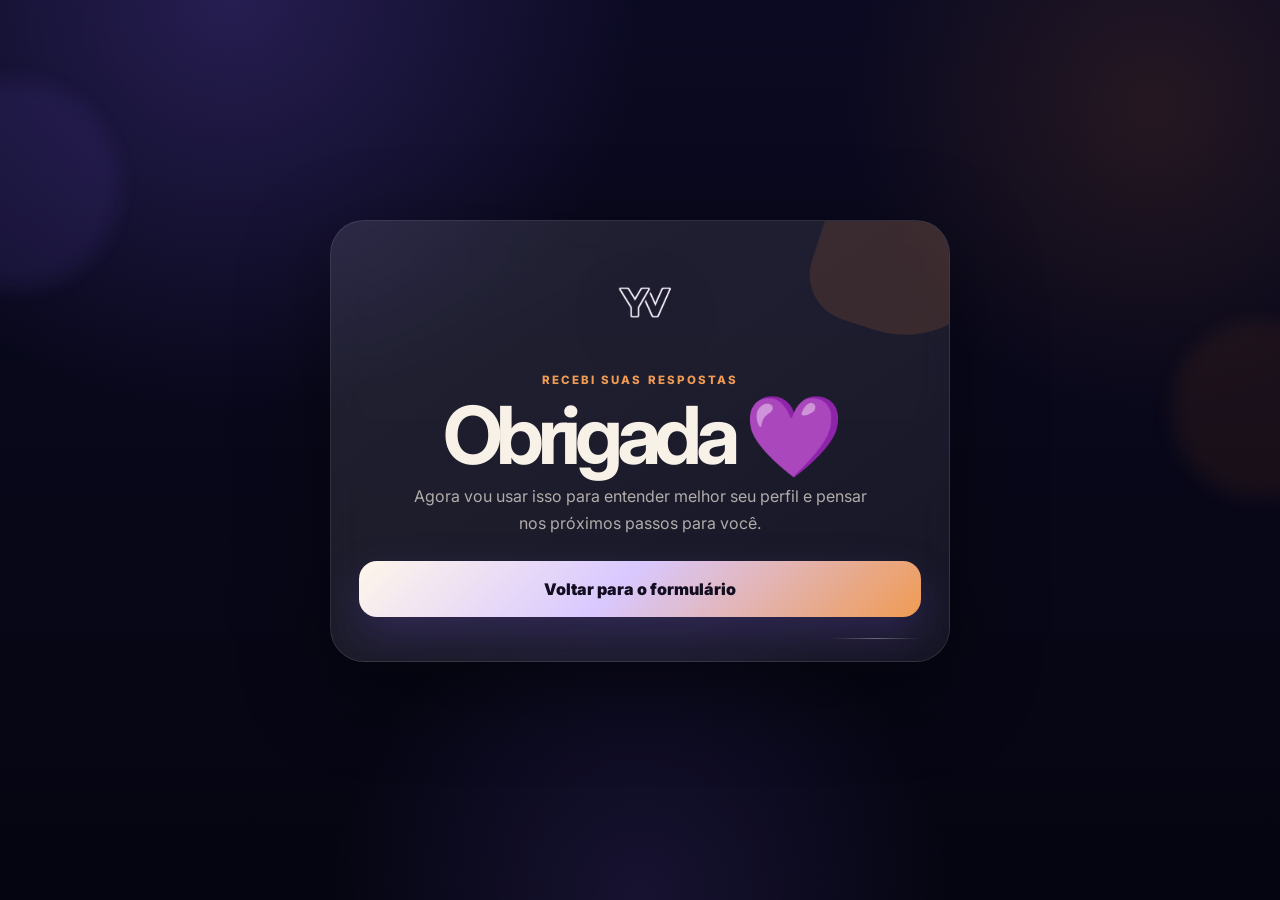
==== obrigada.html @ eb629dd5 "build" ====
<!DOCTYPE html>
<html lang="pt-BR">
<head>
  <meta charset="UTF-8" />
  <meta name="viewport" content="width=device-width, initial-scale=1.0" />
  <title>YV English | Obrigada</title>
  <link rel="preconnect" href="https://fonts.googleapis.com" />
  <link rel="preconnect" href="https://fonts.gstatic.com" crossorigin />
  <link href="https://fonts.googleapis.com/css2?family=Inter:wght@400;500;600;700;800;900&display=swap" rel="stylesheet" />
  <link rel="stylesheet" href="style.css" />
</head>
<body>
  <div class="noise"></div>
  <div class="shape shape-1"></div>
  <div class="shape shape-2"></div>

  <main class="page thank-you-page">
    <section class="hero-card thanks-card">
      <img src="assets/logo-yv-white.png" alt="YV English" class="thanks-logo" />
      <p class="micro-label">Recebi suas respostas</p>
      <h1>Obrigada 💜</h1>
      <p>Agora vou usar isso para entender melhor seu perfil e pensar nos próximos passos para você.</p>
      <a class="back-link" href="index.html">Voltar para o formulário</a>
    </section>
  </main>
</body>
</html>
---- style.css ----
:root {
  --bg: #050511;
  --bg-2: #0b0a22;
  --ink: #f7f1e8;
  --muted: rgba(247, 241, 232, 0.68);
  --muted-2: rgba(247, 241, 232, 0.48);
  --purple: #7357d8;
  --purple-2: #9a82ff;
  --purple-deep: #241458;
  --orange: #c86f2b;
  --orange-2: #ef9b53;
  --line: rgba(247, 241, 232, 0.1);
  --glass: rgba(255, 255, 255, 0.045);
  --glass-2: rgba(255, 255, 255, 0.065);
  --input: rgba(255, 255, 255, 0.055);
  --shadow: 0 24px 90px rgba(0, 0, 0, 0.42);
  --radius-xl: 34px;
  --radius-lg: 24px;
  --radius-md: 16px;
  --success: #7ee0a1;
  --danger: #ff8989;
}

* { box-sizing: border-box; }

html { scroll-behavior: smooth; }

body {
  margin: 0;
  min-height: 100vh;
  font-family: "Inter", system-ui, -apple-system, BlinkMacSystemFont, "Segoe UI", sans-serif;
  color: var(--ink);
  background:
    radial-gradient(circle at 18% 0%, rgba(115, 87, 216, 0.26), transparent 30%),
    radial-gradient(circle at 90% 12%, rgba(200, 111, 43, 0.14), transparent 22%),
    radial-gradient(circle at 50% 100%, rgba(115, 87, 216, 0.16), transparent 28%),
    linear-gradient(180deg, var(--bg-2), var(--bg));
  overflow-x: hidden;
}

.noise {
  position: fixed;
  inset: 0;
  pointer-events: none;
  opacity: 0.22;
  z-index: 0;
  background-image:
    linear-gradient(rgba(255,255,255,.025) 1px, transparent 1px),
    linear-gradient(90deg, rgba(255,255,255,.025) 1px, transparent 1px);
  background-size: 42px 42px;
  mask-image: linear-gradient(to bottom, black, transparent 85%);
}

.shape {
  position: fixed;
  z-index: 0;
  pointer-events: none;
  border-radius: 999px;
  filter: blur(10px);
  opacity: 0.72;
}

.shape-1 {
  width: 210px;
  height: 210px;
  top: 80px;
  left: -90px;
  background: rgba(115, 87, 216, 0.16);
}

.shape-2 {
  width: 180px;
  height: 180px;
  right: -70px;
  top: 320px;
  background: rgba(200, 111, 43, 0.12);
}

.shape-3 {
  width: 320px;
  height: 320px;
  left: 52%;
  bottom: -190px;
  border: 1px solid rgba(154, 130, 255, 0.24);
}

.page {
  width: min(940px, 100%);
  margin: 0 auto;
  padding: 34px 18px 70px;
  position: relative;
  z-index: 1;
}

.hero-card,
.form-card {
  border: 1px solid var(--line);
  background:
    linear-gradient(145deg, rgba(255,255,255,.075), rgba(255,255,255,.028)),
    rgba(255,255,255,.035);
  box-shadow: var(--shadow);
  backdrop-filter: blur(18px);
  -webkit-backdrop-filter: blur(18px);
}

.hero-card {
  border-radius: var(--radius-xl);
  padding: 30px;
  margin-bottom: 18px;
  position: relative;
  overflow: hidden;
}

.hero-card::before {
  content: "";
  position: absolute;
  width: 180px;
  height: 180px;
  right: -52px;
  top: -64px;
  background: rgba(200, 111, 43, 0.16);
  border-radius: 44% 56% 68% 32%;
  transform: rotate(18deg);
}

.hero-card::after {
  content: "";
  position: absolute;
  inset: auto 28px 22px auto;
  width: 90px;
  height: 1px;
  background: linear-gradient(90deg, transparent, rgba(247,241,232,.35), transparent);
}

.brand-row {
  display: flex;
  align-items: center;
  gap: 16px;
  position: relative;
  z-index: 1;
}

.brand-logo {
  width: 74px;
  height: auto;
  display: block;
  filter: drop-shadow(0 12px 28px rgba(0,0,0,.42));
}

.kicker,
.micro-label,
.eyebrow {
  margin: 0;
  color: var(--orange-2);
  font-size: .72rem;
  letter-spacing: .18em;
  text-transform: uppercase;
  font-weight: 800;
}

.brand-row h1 {
  margin: 4px 0 0;
  font-size: clamp(1.15rem, 3vw, 1.55rem);
  letter-spacing: -.04em;
}

.hero-content {
  margin-top: 42px;
  max-width: 700px;
  position: relative;
  z-index: 1;
}

.hero-content h2 {
  margin: 10px 0 12px;
  font-size: clamp(2.05rem, 6vw, 4.2rem);
  line-height: .95;
  letter-spacing: -.075em;
  max-width: 760px;
}

.hero-content p:not(.micro-label) {
  margin: 0;
  max-width: 650px;
  color: var(--muted);
  line-height: 1.7;
  font-size: 1rem;
}

.form-card {
  border-radius: var(--radius-xl);
  padding: 30px;
}

.section-head {
  margin-bottom: 26px;
  padding-bottom: 22px;
  border-bottom: 1px solid var(--line);
}

.section-head h3 {
  margin: 9px 0 8px;
  font-size: clamp(1.35rem, 3vw, 1.9rem);
  letter-spacing: -.045em;
}

.section-head p {
  margin: 0;
  color: var(--muted);
  line-height: 1.65;
}

.student-form {
  display: grid;
  gap: 18px;
}

.form-block {
  padding: 22px;
  border: 1px solid rgba(247, 241, 232, 0.09);
  border-radius: var(--radius-lg);
  background: rgba(255, 255, 255, 0.032);
  position: relative;
  overflow: hidden;
}

.form-block::before {
  content: "";
  position: absolute;
  top: 0;
  left: 22px;
  right: 22px;
  height: 1px;
  background: linear-gradient(90deg, transparent, rgba(154,130,255,.34), transparent);
}

.highlight-block {
  background:
    linear-gradient(145deg, rgba(115,87,216,.12), rgba(200,111,43,.06)),
    rgba(255,255,255,.035);
}

.form-block h4 {
  margin: 0 0 18px;
  font-size: 1rem;
  letter-spacing: -.025em;
}

.grid {
  display: grid;
  gap: 14px;
}

.grid.two { grid-template-columns: repeat(2, minmax(0, 1fr)); }

.field {
  display: grid;
  gap: 9px;
  margin-bottom: 14px;
}

.field:last-child { margin-bottom: 0; }

.field span {
  font-size: .9rem;
  font-weight: 700;
  color: rgba(247, 241, 232, .92);
}

input,
select,
textarea {
  width: 100%;
  border: 1px solid rgba(247, 241, 232, 0.105);
  background: var(--input);
  color: var(--ink);
  border-radius: var(--radius-md);
  padding: 14px 14px;
  font: inherit;
  outline: none;
  transition: border-color .2s ease, background .2s ease, transform .2s ease;
}

input::placeholder,
textarea::placeholder { color: rgba(247, 241, 232, .36); }

input:focus,
select:focus,
textarea:focus {
  border-color: rgba(154, 130, 255, .72);
  background: rgba(255, 255, 255, .078);
}

textarea {
  resize: vertical;
  min-height: 112px;
}

select {
  appearance: none;
  -webkit-appearance: none;
  -moz-appearance: none;
  background-image:
    linear-gradient(45deg, transparent 50%, rgba(247,241,232,.7) 50%),
    linear-gradient(135deg, rgba(247,241,232,.7) 50%, transparent 50%);
  background-position:
    calc(100% - 18px) calc(50% - 3px),
    calc(100% - 13px) calc(50% - 3px);
  background-size: 5px 5px, 5px 5px;
  background-repeat: no-repeat;
  padding-right: 42px;
}

select option {
  color: #151221;
  background: #fffaf2;
}

.checks {
  display: grid;
  gap: 10px;
}

.checks label {
  display: flex;
  gap: 10px;
  align-items: flex-start;
  color: var(--muted);
  line-height: 1.45;
  font-size: .95rem;
}

.checks input[type="checkbox"],
.checks input[type="radio"] {
  width: 17px;
  height: 17px;
  margin-top: 2px;
  accent-color: var(--purple-2);
  flex: 0 0 auto;
}

.pill-checks {
  grid-template-columns: repeat(2, minmax(0, 1fr));
}

.pill-checks label {
  padding: 12px 13px;
  border: 1px solid rgba(247, 241, 232, .095);
  border-radius: 16px;
  background: rgba(255,255,255,.03);
}

.tool-note {
  margin-bottom: 18px;
  border: 1px solid rgba(200, 111, 43, .25);
  background: rgba(200, 111, 43, .095);
  border-radius: 20px;
  padding: 15px;
}

.tool-note p {
  margin: 0;
  color: rgba(247, 241, 232, .78);
  line-height: 1.65;
}

.tool-note strong { color: var(--ink); }

.submit-area {
  padding: 10px 2px 0;
}

.submit-note {
  margin: 0 0 14px;
  color: var(--muted);
  line-height: 1.6;
}

.submit-btn,
.back-link {
  display: inline-flex;
  align-items: center;
  justify-content: center;
  width: 100%;
  min-height: 56px;
  border: 0;
  cursor: pointer;
  border-radius: 18px;
  padding: 16px 20px;
  font: inherit;
  font-weight: 900;
  color: #120d20;
  background: linear-gradient(135deg, #fff6ea, #d9c8ff 46%, #ef9b53);
  box-shadow: 0 18px 44px rgba(115, 87, 216, .25);
  text-decoration: none;
  transition: transform .2s ease, filter .2s ease, box-shadow .2s ease;
}

.submit-btn:hover,
.back-link:hover {
  transform: translateY(-2px);
  filter: brightness(1.03);
  box-shadow: 0 22px 52px rgba(115, 87, 216, .32);
}

.submit-btn:disabled {
  cursor: not-allowed;
  opacity: .72;
  transform: none;
}

.result-message {
  margin: 4px 0 0;
  min-height: 24px;
  color: var(--muted);
  font-size: .94rem;
}

.result-message.success { color: var(--success); }
.result-message.error { color: var(--danger); }

.hidden-botcheck { display: none !important; }

.thank-you-page {
  min-height: 100vh;
  display: grid;
  place-items: center;
  padding-block: 40px;
}

.thanks-card {
  width: min(620px, 100%);
  text-align: center;
  padding: 44px 28px;
}

.thanks-logo {
  width: 120px;
  height: auto;
  margin: 0 auto 26px;
  filter: drop-shadow(0 16px 34px rgba(0,0,0,.42));
}

.thanks-card h1 {
  margin: 10px 0;
  font-size: clamp(2.5rem, 8vw, 5rem);
  line-height: .95;
  letter-spacing: -.08em;
}

.thanks-card p:not(.micro-label) {
  margin: 0 auto 24px;
  color: var(--muted);
  line-height: 1.7;
  max-width: 470px;
}

@media (max-width: 740px) {
  .page { padding: 18px 12px 44px; }

  .hero-card,
  .form-card {
    border-radius: 26px;
    padding: 20px;
  }

  .hero-content { margin-top: 34px; }

  .hero-content h2 { font-size: clamp(2.15rem, 12vw, 3.45rem); }

  .brand-logo { width: 62px; }

  .form-block {
    padding: 18px;
    border-radius: 20px;
  }

  .grid.two,
  .pill-checks {
    grid-template-columns: 1fr;
  }

  .section-head { margin-bottom: 20px; }

  input,
  select,
  textarea { font-size: 16px; }
}
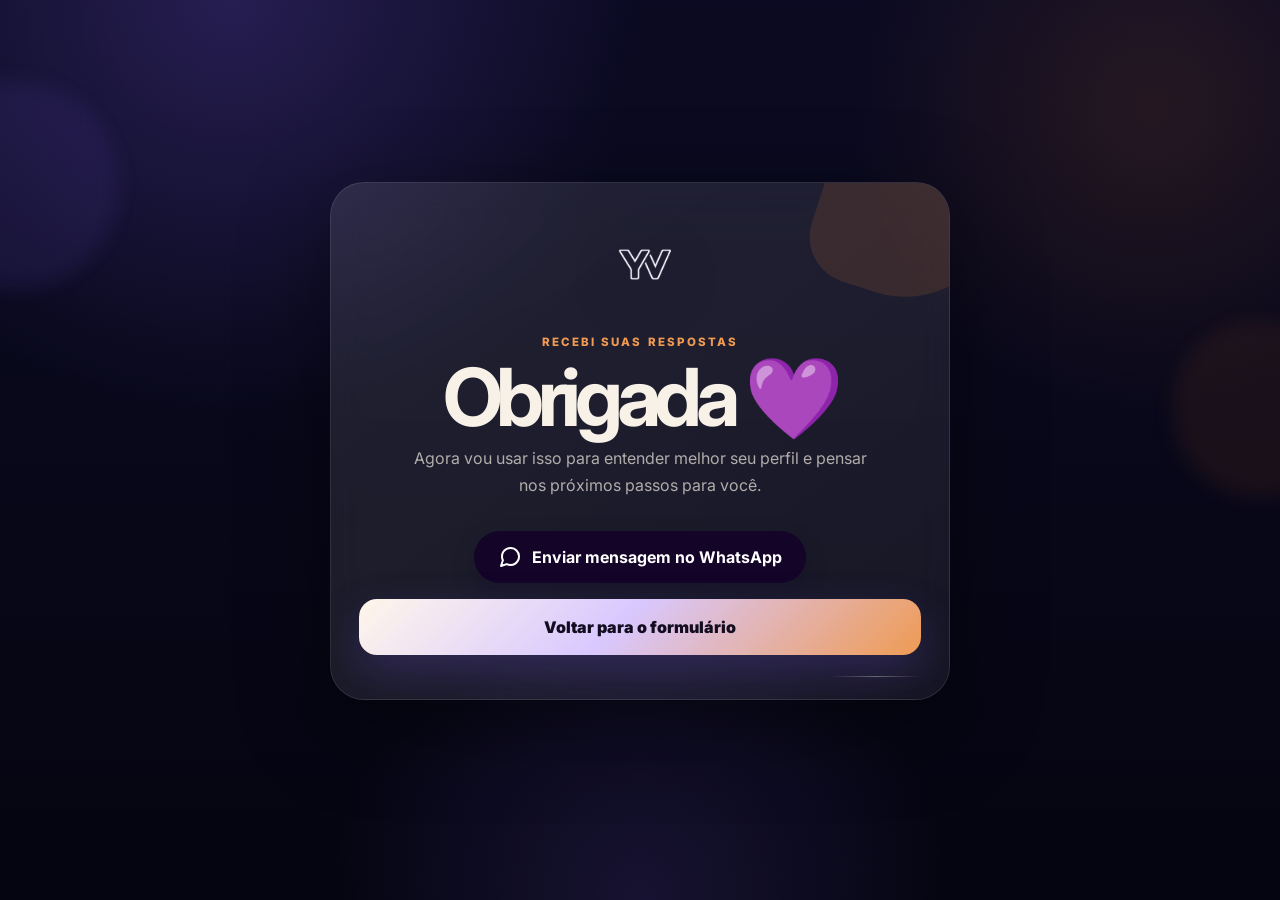
==== commit 89f01704: "v6" ====
--- a/obrigada.html
+++ b/obrigada.html
@@ -20,7 +20,16 @@
       <p class="micro-label">Recebi suas respostas</p>
       <h1>Obrigada 💜</h1>
       <p>Agora vou usar isso para entender melhor seu perfil e pensar nos próximos passos para você.</p>
-      <a class="back-link" href="index.html">Voltar para o formulário</a>
+      
+      <div style="margin-top: 32px; display: flex; flex-direction: column; gap: 16px; align-items: center;">
+        <a class="btn primary" href="https://wa.me/5521965126480?text=Ol%C3%A1%20Yasmin%21%20Acabei%20de%20preencher%20o%20formul%C3%A1rio%20de%20novo%20aluno." style="background: #140428; color: #fff; text-decoration: none; padding: 14px 24px; border-radius: 999px; font-weight: 700; display: inline-flex; align-items: center; gap: 10px; box-shadow: 0 10px 25px rgba(20,4,40,.2);">
+          <svg width="24" height="24" viewBox="0 0 24 24" fill="none" stroke="currentColor" stroke-width="2" stroke-linecap="round" stroke-linejoin="round">
+            <path d="M21 11.5a8.38 8.38 0 0 1-.9 3.8 8.5 8.5 0 0 1-7.6 4.7 8.38 8.38 0 0 1-3.8-.9L3 21l1.9-5.7a8.38 8.38 0 0 1-.9-3.8 8.5 8.5 0 0 1 4.7-7.6 8.38 8.38 0 0 1 3.8-.9h.5a8.48 8.48 0 0 1 8 8v.5z"></path>
+          </svg>
+          Enviar mensagem no WhatsApp
+        </a>
+        <a class="back-link" href="index.html">Voltar para o formulário</a>
+      </div>
     </section>
   </main>
 </body>
--- a/style.css
+++ b/style.css
@@ -159,6 +159,7 @@
 }
 
 .brand-row h1 {
+  font-family: "Playfair Display", Georgia, serif;
   margin: 4px 0 0;
   font-size: clamp(1.15rem, 3vw, 1.55rem);
   letter-spacing: -.04em;
@@ -172,6 +173,7 @@
 }
 
 .hero-content h2 {
+  font-family: "Playfair Display", Georgia, serif;
   margin: 10px 0 12px;
   font-size: clamp(2.05rem, 6vw, 4.2rem);
   line-height: .95;
@@ -199,6 +201,7 @@
 }
 
 .section-head h3 {
+  font-family: "Playfair Display", Georgia, serif;
   margin: 9px 0 8px;
   font-size: clamp(1.35rem, 3vw, 1.9rem);
   letter-spacing: -.045em;
@@ -241,6 +244,7 @@
 }
 
 .form-block h4 {
+  font-family: "Playfair Display", Georgia, serif;
   margin: 0 0 18px;
   font-size: 1rem;
   letter-spacing: -.025em;
@@ -486,3 +490,38 @@
   select,
   textarea { font-size: 16px; }
 }
+
+
+/* WIZARD & NEW ACTIONS */
+.wizard-progress { margin-bottom: 24px; }
+.progress-info { display: flex; justify-content: flex-end; margin-bottom: 8px; }
+.step-text { font-size: 0.8rem; color: var(--orange-2); font-weight: 800; text-transform: uppercase; letter-spacing: 0.15em; }
+.progress-track { height: 6px; background: rgba(255,255,255,0.06); border-radius: 10px; overflow: hidden; }
+.progress-fill { height: 100%; width: 20%; background: linear-gradient(90deg, var(--orange), var(--orange-2)); border-radius: 10px; transition: width 0.4s ease; box-shadow: 0 0 12px rgba(239, 155, 83, 0.4); }
+
+.wizard-steps { position: relative; }
+.step { display: none; animation: fadeIn 0.4s ease forwards; }
+.step.active { display: block; }
+@keyframes fadeIn {
+  from { opacity: 0; transform: translateY(10px); }
+  to { opacity: 1; transform: translateY(0); }
+}
+
+.wizard-actions { display: flex; gap: 14px; margin-top: 32px; justify-content: flex-end; }
+.btn-next, .btn-prev {
+  display: inline-flex; align-items: center; justify-content: center;
+  min-height: 52px; border: 0; cursor: pointer; border-radius: 18px; padding: 14px 28px;
+  font: inherit; font-weight: 800; transition: transform .2s ease, filter .2s ease, box-shadow .2s ease;
+}
+.btn-next, .submit-btn {
+  color: #120d20; background: linear-gradient(135deg, #fffaf2, #ef9b53); box-shadow: 0 18px 44px rgba(200, 111, 43, .25);
+  width: auto;
+}
+.btn-next:hover, .submit-btn:hover { transform: translateY(-2px); filter: brightness(1.05); }
+.btn-prev { background: rgba(255,255,255,0.06); color: #fff; border: 1px solid rgba(255,255,255,0.1); width: auto; }
+.btn-prev:hover { background: rgba(255,255,255,0.1); transform: translateY(-2px); }
+
+@media (max-width: 640px) {
+  .wizard-actions { flex-direction: column-reverse; }
+  .btn-next, .btn-prev, .submit-btn { width: 100%; }
+}
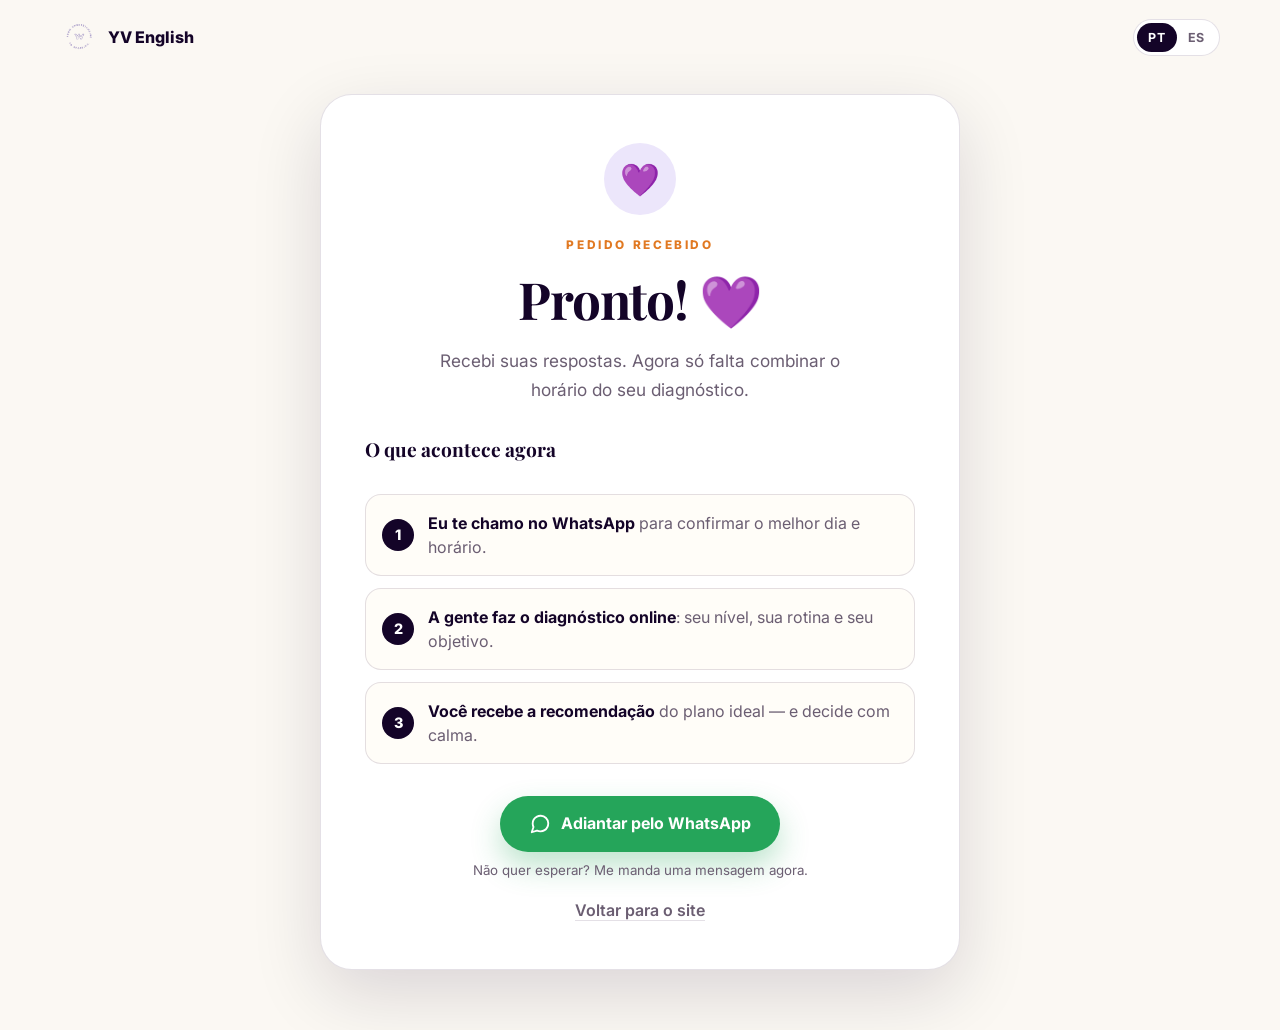
==== commit b95a53b2: "Refaz o formulário como agendamento do diagnóstico gratuito - 4 etapas curtas: idioma, objetivo e ní" ====
--- a/obrigada.html
+++ b/obrigada.html
@@ -3,34 +3,68 @@
 <head>
   <meta charset="UTF-8" />
   <meta name="viewport" content="width=device-width, initial-scale=1.0" />
-  <title>YV English | Obrigada</title>
+  <meta name="robots" content="noindex" />
+  <title>YV English | Pronto!</title>
+  <meta name="theme-color" content="#140428" />
   <link rel="preconnect" href="https://fonts.googleapis.com" />
   <link rel="preconnect" href="https://fonts.gstatic.com" crossorigin />
-  <link href="https://fonts.googleapis.com/css2?family=Inter:wght@400;500;600;700;800;900&display=swap" rel="stylesheet" />
-  <link rel="stylesheet" href="style.css" />
+  <link href="https://fonts.googleapis.com/css2?family=Inter:wght@400;500;600;700;800&family=Playfair+Display:ital,wght@0,600;0,700;1,600;1,700&display=swap" rel="stylesheet" />
+  <link rel="stylesheet" href="style.css?v=2" />
 </head>
-<body>
-  <div class="noise"></div>
-  <div class="shape shape-1"></div>
-  <div class="shape shape-2"></div>
+<body data-title-key="meta.ty">
+  <header class="topbar">
+    <a href="https://yvenglish.com/" class="brand">
+      <img src="assets/logo-circular.png" alt="YV English" />
+      <span>YV English</span>
+    </a>
+    <div class="lang-switch" role="group" aria-label="Idioma do site">
+      <button type="button" data-site-lang="pt" class="active">PT</button>
+      <button type="button" data-site-lang="es">ES</button>
+    </div>
+  </header>
 
-  <main class="page thank-you-page">
-    <section class="hero-card thanks-card">
-      <img src="assets/logo-yv-white.png" alt="YV English" class="thanks-logo" />
-      <p class="micro-label">Recebi suas respostas</p>
-      <h1>Obrigada 💜</h1>
-      <p>Agora vou usar isso para entender melhor seu perfil e pensar nos próximos passos para você.</p>
-      
-      <div style="margin-top: 32px; display: flex; flex-direction: column; gap: 16px; align-items: center;">
-        <a class="btn primary" href="https://wa.me/5521965126480?text=Ol%C3%A1%20Yasmin%21%20Acabei%20de%20preencher%20o%20formul%C3%A1rio%20de%20novo%20aluno." style="background: #140428; color: #fff; text-decoration: none; padding: 14px 24px; border-radius: 999px; font-weight: 700; display: inline-flex; align-items: center; gap: 10px; box-shadow: 0 10px 25px rgba(20,4,40,.2);">
-          <svg width="24" height="24" viewBox="0 0 24 24" fill="none" stroke="currentColor" stroke-width="2" stroke-linecap="round" stroke-linejoin="round">
-            <path d="M21 11.5a8.38 8.38 0 0 1-.9 3.8 8.5 8.5 0 0 1-7.6 4.7 8.38 8.38 0 0 1-3.8-.9L3 21l1.9-5.7a8.38 8.38 0 0 1-.9-3.8 8.5 8.5 0 0 1 4.7-7.6 8.38 8.38 0 0 1 3.8-.9h.5a8.48 8.48 0 0 1 8 8v.5z"></path>
-          </svg>
-          Enviar mensagem no WhatsApp
+  <main class="ty">
+    <section class="card">
+      <div class="ty-icon">💜</div>
+      <span class="label" data-i18n="ty.label">Pedido recebido</span>
+      <h1 data-i18n="ty.title">Pronto<span class="lead-name"></span>! 💜</h1>
+      <p class="ty-sub" data-i18n="ty.sub">Recebi suas respostas. Agora só falta combinar o horário do seu diagnóstico.</p>
+
+      <p class="ty-steps-title" data-i18n="ty.next">O que acontece agora</p>
+      <ol class="ty-steps">
+        <li data-i18n="ty.1"><strong>Eu te chamo no WhatsApp</strong> para confirmar o melhor dia e horário.</li>
+        <li data-i18n="ty.2"><strong>A gente faz o diagnóstico online</strong>: seu nível, sua rotina e seu objetivo.</li>
+        <li data-i18n="ty.3"><strong>Você recebe a recomendação</strong> do plano ideal — e decide com calma.</li>
+      </ol>
+
+      <div class="ty-cta">
+        <a class="btn" id="wa-btn" href="https://wa.me/5521965126480" target="_blank" rel="noopener">
+          <svg width="22" height="22" viewBox="0 0 24 24" fill="none" stroke="currentColor" stroke-width="2" stroke-linecap="round" stroke-linejoin="round" aria-hidden="true"><path d="M21 11.5a8.38 8.38 0 0 1-.9 3.8 8.5 8.5 0 0 1-7.6 4.7 8.38 8.38 0 0 1-3.8-.9L3 21l1.9-5.7a8.38 8.38 0 0 1-.9-3.8 8.5 8.5 0 0 1 4.7-7.6 8.38 8.38 0 0 1 3.8-.9h.5a8.48 8.48 0 0 1 8 8v.5z"></path></svg>
+          <span data-i18n="ty.cta">Adiantar pelo WhatsApp</span>
         </a>
-        <a class="back-link" href="index.html">Voltar para o formulário</a>
+        <small data-i18n="ty.ctaHint">Não quer esperar? Me manda uma mensagem agora.</small>
       </div>
+
+      <a class="ty-back" href="https://yvenglish.com/" data-i18n="ty.back">Voltar para o site</a>
     </section>
   </main>
+
+  <script src="i18n.js?v=2"></script>
+  <script>
+    (function () {
+      var lead = {};
+      try { lead = JSON.parse(sessionStorage.getItem('yv-lead') || '{}') || {}; } catch (e) {}
+      if (lead.idioma === 'Espanhol') document.body.classList.add('theme-es');
+
+      function fill() {
+        document.querySelectorAll('.lead-name').forEach(function (el) {
+          el.textContent = lead.nome ? ', ' + lead.nome : '';
+        });
+        var text = YV_WA[YV.lang](lead);
+        document.getElementById('wa-btn').href = 'https://wa.me/5521965126480?text=' + encodeURIComponent(text);
+      }
+      document.addEventListener('yv:lang', fill);
+    })();
+  </script>
 </body>
 </html>
--- a/style.css
+++ b/style.css
@@ -1,527 +1,196 @@
-:root {
-  --bg: #050511;
-  --bg-2: #0b0a22;
-  --ink: #f7f1e8;
-  --muted: rgba(247, 241, 232, 0.68);
-  --muted-2: rgba(247, 241, 232, 0.48);
-  --purple: #7357d8;
-  --purple-2: #9a82ff;
-  --purple-deep: #241458;
-  --orange: #c86f2b;
-  --orange-2: #ef9b53;
-  --line: rgba(247, 241, 232, 0.1);
-  --glass: rgba(255, 255, 255, 0.045);
-  --glass-2: rgba(255, 255, 255, 0.065);
-  --input: rgba(255, 255, 255, 0.055);
-  --shadow: 0 24px 90px rgba(0, 0, 0, 0.42);
-  --radius-xl: 34px;
-  --radius-lg: 24px;
-  --radius-md: 16px;
-  --success: #7ee0a1;
-  --danger: #ff8989;
+/* =========================================================
+   YV English — Diagnóstico gratuito
+   Mesmo estilo do site: creme, roxo profundo, laranja e lavanda.
+   Ao escolher Espanhol, as cores mudam para a paleta do espanhol.
+   ========================================================= */
+:root{
+  --dark:#140428;
+  --dark-2:#3b175a;
+  --accent:#e17922;
+  --accent-deep:#c55a16;
+  --accent-soft:#ffbd7a;
+  --lavender:#8e6fe6;
+  --tint:#ece6fb;
+  --cream:#fbf8f3;
+  --paper:#fffdf8;
+  --ink:#2a1a38;
+  --muted:#6b5e72;
+  --line:rgba(63,35,81,.14);
+  --shadow:0 24px 70px rgba(20,4,40,.14);
+  --shadow-sm:0 8px 24px rgba(20,4,40,.07);
+  --serif:"Playfair Display",Georgia,serif;
+  --sans:Inter,system-ui,-apple-system,"Segoe UI",sans-serif;
+  --danger:#c0392b;
+}
+/* Paleta do Espanhol */
+body.theme-es{
+  --dark:#210E16;
+  --dark-2:#351526;
+  --accent:#D96745;
+  --accent-deep:#b9533a;
+  --accent-soft:#F09A4A;
+  --lavender:#8B5A9E;
+  --tint:#f8e6df;
+  --cream:#FFF7ED;
 }
 
-* { box-sizing: border-box; }
+*{box-sizing:border-box}
+html{-webkit-text-size-adjust:100%}
+body{margin:0;min-height:100vh;font-family:var(--sans);color:var(--ink);background:var(--cream);overflow-x:hidden;-webkit-font-smoothing:antialiased;transition:background .4s ease}
+a{color:inherit;text-decoration:none}
+img{max-width:100%;display:block}
+h1,h2,legend{font-family:var(--serif);color:var(--dark);letter-spacing:-.02em}
+h1 em,h2 em{font-style:italic;color:var(--accent)}
 
-html { scroll-behavior: smooth; }
+/* ---------- Topo ---------- */
+.topbar{display:flex;justify-content:space-between;align-items:center;width:min(1160px,calc(100% - 32px));margin:0 auto;padding:18px 0}
+.brand{display:flex;align-items:center;gap:10px;font-weight:800;color:var(--dark)}
+.brand img{width:38px;height:38px;border-radius:50%}
+.lang-switch{display:flex;background:#fff;border:1px solid var(--line);border-radius:999px;padding:3px}
+.lang-switch button{border:0;background:transparent;font:700 .78rem var(--sans);color:var(--muted);padding:7px 11px;border-radius:999px;cursor:pointer;letter-spacing:.06em}
+.lang-switch button.active{background:var(--dark);color:#fff}
 
-body {
-  margin: 0;
-  min-height: 100vh;
-  font-family: "Inter", system-ui, -apple-system, BlinkMacSystemFont, "Segoe UI", sans-serif;
-  color: var(--ink);
-  background:
-    radial-gradient(circle at 18% 0%, rgba(115, 87, 216, 0.26), transparent 30%),
-    radial-gradient(circle at 90% 12%, rgba(200, 111, 43, 0.14), transparent 22%),
-    radial-gradient(circle at 50% 100%, rgba(115, 87, 216, 0.16), transparent 28%),
-    linear-gradient(180deg, var(--bg-2), var(--bg));
-  overflow-x: hidden;
+/* ---------- Layout ---------- */
+.layout{width:min(1160px,calc(100% - 32px));margin:12px auto 60px;display:grid;grid-template-columns:.9fr 1.1fr;gap:28px;align-items:start}
+
+/* Painel lateral */
+.side{position:sticky;top:20px;background:linear-gradient(150deg,var(--dark) 0%,var(--dark-2) 100%);color:#fff;border-radius:32px;padding:44px 40px;overflow:hidden;transition:background .4s ease}
+.side:after{content:"";position:absolute;width:300px;height:300px;border-radius:50%;right:-120px;bottom:-140px;background:radial-gradient(circle,var(--accent),transparent 70%);opacity:.35;pointer-events:none}
+.label{display:inline-block;font-size:.74rem;font-weight:800;letter-spacing:.22em;text-transform:uppercase;color:var(--accent-soft)}
+.side h1{color:#fff;font-size:clamp(2rem,3.4vw,2.9rem);line-height:1.05;margin:16px 0 18px}
+.side h1 em{color:var(--accent-soft)}
+.side-sub{color:rgba(255,255,255,.78);font-size:1.02rem;line-height:1.65;margin:0}
+.side-list{list-style:none;padding:0;margin:28px 0 0;display:flex;flex-direction:column;gap:14px}
+.side-list li{position:relative;padding-left:34px;line-height:1.5;color:rgba(255,255,255,.82)}
+.side-list li strong{color:#fff}
+.side-list li:before{content:"✓";position:absolute;left:0;top:0;width:22px;height:22px;border-radius:50%;background:rgba(255,255,255,.14);color:var(--accent-soft);display:grid;place-items:center;font-size:.72rem;font-weight:900}
+.side-quote{margin:34px 0 0;padding:20px 22px;border-radius:20px;background:rgba(255,255,255,.07);border:1px solid rgba(255,255,255,.12);position:relative;z-index:1}
+.side-quote blockquote{margin:0;font-family:var(--serif);font-style:italic;font-size:1.06rem;line-height:1.5;color:#fff}
+.side-quote figcaption{margin-top:10px;font-size:.8rem;font-weight:700;color:var(--accent-soft)}
+
+/* Card do formulário */
+.card{background:#fff;border:1px solid var(--line);border-radius:32px;padding:36px 40px;box-shadow:var(--shadow);min-width:0}
+
+/* Progresso */
+.progress{margin-bottom:30px}
+.progress-top{display:flex;justify-content:space-between;align-items:center;font-size:.86rem;color:var(--muted);margin-bottom:10px}
+.progress-top strong{color:var(--dark)}
+.progress-time{font-weight:600}
+.progress-time:before{content:"⏱ "}
+.progress-track{height:6px;background:var(--tint);border-radius:999px;overflow:hidden}
+.progress-fill{height:100%;width:25%;background:linear-gradient(90deg,var(--lavender),var(--accent));border-radius:999px;transition:width .4s ease}
+
+/* Etapas */
+.step{border:0;padding:0;margin:0;min-width:0;display:none}
+.step.active{display:block;animation:in .35s ease}
+@keyframes in{from{opacity:0;transform:translateX(12px)}to{opacity:1;transform:none}}
+legend{font-size:clamp(1.6rem,3vw,2.1rem);font-weight:700;line-height:1.15;padding:0;margin:0 0 6px}
+.sub-legend{font-family:var(--serif);font-weight:700;font-size:1.25rem;color:var(--dark);margin:30px 0 12px}
+.sub-legend small{font-family:var(--sans);font-weight:500;font-size:.8rem;color:var(--muted)}
+.hint{margin:0 0 20px;color:var(--muted);font-size:.95rem}
+
+/* Opções grandes (rádio) */
+.options{display:grid;gap:12px}
+.options.big{grid-template-columns:repeat(3,1fr)}
+.options.levels{grid-template-columns:1fr 1fr}
+.opt{position:relative;cursor:pointer}
+.opt input,.chip input{position:absolute;opacity:0;pointer-events:none}
+.opt-body{display:flex;flex-direction:column;gap:4px;height:100%;border:1.5px solid var(--line);border-radius:18px;padding:16px 18px;background:var(--paper);transition:border-color .2s,background .2s,transform .15s,box-shadow .2s}
+.opt:hover .opt-body{border-color:var(--lavender)}
+.opt input:checked + .opt-body{border-color:var(--accent);background:#fff;box-shadow:0 0 0 4px color-mix(in srgb,var(--accent) 16%,transparent)}
+.opt input:focus-visible + .opt-body{outline:3px solid var(--lavender);outline-offset:2px}
+.opt-body strong{color:var(--dark);font-size:1rem}
+.opt-body small{color:var(--muted);font-size:.84rem;line-height:1.35}
+.options.big .opt-body{align-items:center;justify-content:center;text-align:center;padding:28px 12px;min-height:130px}
+.options.big em{font-family:var(--serif);font-style:italic;font-weight:700;font-size:1.7rem;color:var(--dark)}
+.opt-en input:checked + .opt-body{border-color:#8e6fe6;box-shadow:0 0 0 4px rgba(142,111,230,.18)}
+.opt-es input:checked + .opt-body{border-color:#D96745;box-shadow:0 0 0 4px rgba(217,103,69,.18)}
+.opt-es em{color:#7a2f22}
+
+/* Chips (checkbox) */
+.chips{display:flex;flex-wrap:wrap;gap:10px}
+.chip{cursor:pointer}
+.chip span{display:inline-flex;align-items:center;gap:6px;border:1.5px solid var(--line);background:var(--paper);border-radius:999px;padding:11px 16px;font-size:.95rem;font-weight:600;color:var(--ink);transition:.2s;user-select:none}
+.chip:hover span{border-color:var(--lavender)}
+.chip input:checked + span{background:var(--dark);border-color:var(--dark);color:#fff}
+.chip input:focus-visible + span{outline:3px solid var(--lavender);outline-offset:2px}
+.chips.days .chip span{min-width:58px;justify-content:center}
+
+/* Campos */
+.field{display:flex;flex-direction:column;gap:8px;margin-bottom:16px}
+.field>span{font-weight:700;font-size:.92rem;color:var(--dark)}
+.optional{font-weight:500;color:var(--muted)}
+.field input{font:500 1.05rem var(--sans);color:var(--ink);background:var(--paper);border:1.5px solid var(--line);border-radius:14px;padding:15px 16px;outline:none;transition:border-color .2s,box-shadow .2s;width:100%}
+.field input:focus{border-color:var(--lavender);box-shadow:0 0 0 4px rgba(142,111,230,.16);background:#fff}
+.field input.invalid{border-color:var(--danger)}
+.privacy{font-size:.84rem;color:var(--muted);margin:6px 0 0}
+
+/* Erro */
+.error{margin:18px 0 0;font-size:.92rem;font-weight:600;color:var(--danger);min-height:0}
+.error:not(.show){display:none}
+.shake{animation:shake .4s ease}
+@keyframes shake{0%,100%{transform:none}25%{transform:translateX(-6px)}75%{transform:translateX(6px)}}
+
+/* Botões */
+.actions{display:flex;justify-content:space-between;gap:12px;margin-top:30px;padding-top:24px;border-top:1px solid var(--line)}
+.btn{display:inline-flex;align-items:center;justify-content:center;border-radius:999px;padding:16px 28px;font:700 1rem var(--sans);border:1.5px solid transparent;cursor:pointer;transition:transform .2s,background .2s,box-shadow .2s,opacity .2s;line-height:1.2;text-align:center}
+.btn:hover{transform:translateY(-2px)}
+.btn:disabled{opacity:.6;cursor:wait;transform:none}
+.btn[hidden]{display:none}
+.btn-primary{background:var(--dark);color:#fff;box-shadow:0 14px 30px rgba(20,4,40,.22);margin-left:auto}
+.btn-primary:hover{background:var(--dark-2)}
+#btn-submit{background:var(--accent);box-shadow:0 14px 30px color-mix(in srgb,var(--accent) 35%,transparent)}
+#btn-submit:hover{background:var(--accent-deep)}
+.btn-ghost{background:transparent;color:var(--dark);border-color:var(--line)}
+.btn-ghost:hover{border-color:var(--dark)}
+.btn.is-quiet{background:transparent;color:var(--muted);box-shadow:none;border-color:var(--line)}
+
+.botcheck{display:none}
+
+/* ---------- Página de obrigada ---------- */
+.ty{width:min(640px,calc(100% - 32px));margin:20px auto 60px;text-align:center}
+.ty .card{padding:48px 44px}
+.ty-icon{width:72px;height:72px;margin:0 auto 18px;border-radius:50%;background:var(--tint);display:grid;place-items:center;font-size:2rem}
+.ty .label{color:var(--accent)}
+.ty h1{font-size:clamp(2.2rem,6vw,3.2rem);margin:12px 0 14px}
+.ty-sub{color:var(--muted);font-size:1.08rem;line-height:1.65;margin:0 auto;max-width:460px}
+.ty-steps{list-style:none;padding:0;margin:32px 0;text-align:left;display:flex;flex-direction:column;gap:12px;counter-reset:s}
+.ty-steps-title{font-family:var(--serif);font-weight:700;font-size:1.2rem;color:var(--dark);text-align:left;margin:32px 0 0}
+.ty-steps li{counter-increment:s;position:relative;padding:16px 18px 16px 62px;background:var(--paper);border:1px solid var(--line);border-radius:16px;line-height:1.5;color:var(--muted)}
+.ty-steps li strong{color:var(--dark)}
+.ty-steps li:before{content:counter(s);position:absolute;left:16px;top:50%;transform:translateY(-50%);width:32px;height:32px;border-radius:50%;background:var(--dark);color:#fff;display:grid;place-items:center;font-weight:800;font-size:.9rem}
+.ty-cta{display:flex;flex-direction:column;align-items:center;gap:10px}
+.ty-cta .btn{background:#25a55a;color:#fff;gap:10px;box-shadow:0 14px 30px rgba(37,165,90,.3);margin:0}
+.ty-cta .btn:hover{background:#1e8c4c}
+.ty-cta small{color:var(--muted)}
+.ty-back{display:inline-block;margin-top:22px;color:var(--muted);font-weight:600;border-bottom:1px solid var(--line)}
+
+/* ---------- Responsivo ---------- */
+@media (max-width:920px){
+  .layout{grid-template-columns:1fr;gap:18px;margin-top:4px}
+  .side{position:static;padding:30px 26px;border-radius:26px}
+  .side h1{font-size:1.9rem;margin:12px 0 12px}
+  .side-list,.side-quote{display:none}
+}
+@media (max-width:560px){
+  .topbar,.layout{width:calc(100% - 24px)}
+  .topbar{padding:12px 0}
+  .side{padding:24px 22px}
+  .side h1{font-size:1.6rem}
+  .side-sub{font-size:.95rem}
+  .card{padding:26px 20px;border-radius:24px}
+  .options.big{grid-template-columns:1fr}
+  .options.big .opt-body{flex-direction:row;justify-content:space-between;min-height:auto;padding:20px 22px;text-align:left}
+  .options.big em{font-size:1.45rem}
+  .options.levels{grid-template-columns:1fr}
+  .chip span{padding:10px 14px;font-size:.9rem}
+  .actions{position:sticky;bottom:0;background:#fff;margin:24px -20px -26px;padding:14px 20px 18px;border-radius:0 0 24px 24px}
+  .btn{padding:15px 22px}
+  .actions .btn-primary{flex:1}
+  .progress-time{display:none}
+  .ty .card{padding:34px 22px}
 }
 
-.noise {
-  position: fixed;
-  inset: 0;
-  pointer-events: none;
-  opacity: 0.22;
-  z-index: 0;
-  background-image:
-    linear-gradient(rgba(255,255,255,.025) 1px, transparent 1px),
-    linear-gradient(90deg, rgba(255,255,255,.025) 1px, transparent 1px);
-  background-size: 42px 42px;
-  mask-image: linear-gradient(to bottom, black, transparent 85%);
+@media (prefers-reduced-motion:reduce){
+  *,*:before,*:after{animation:none!important;transition:none!important}
 }
-
-.shape {
-  position: fixed;
-  z-index: 0;
-  pointer-events: none;
-  border-radius: 999px;
-  filter: blur(10px);
-  opacity: 0.72;
-}
-
-.shape-1 {
-  width: 210px;
-  height: 210px;
-  top: 80px;
-  left: -90px;
-  background: rgba(115, 87, 216, 0.16);
-}
-
-.shape-2 {
-  width: 180px;
-  height: 180px;
-  right: -70px;
-  top: 320px;
-  background: rgba(200, 111, 43, 0.12);
-}
-
-.shape-3 {
-  width: 320px;
-  height: 320px;
-  left: 52%;
-  bottom: -190px;
-  border: 1px solid rgba(154, 130, 255, 0.24);
-}
-
-.page {
-  width: min(940px, 100%);
-  margin: 0 auto;
-  padding: 34px 18px 70px;
-  position: relative;
-  z-index: 1;
-}
-
-.hero-card,
-.form-card {
-  border: 1px solid var(--line);
-  background:
-    linear-gradient(145deg, rgba(255,255,255,.075), rgba(255,255,255,.028)),
-    rgba(255,255,255,.035);
-  box-shadow: var(--shadow);
-  backdrop-filter: blur(18px);
-  -webkit-backdrop-filter: blur(18px);
-}
-
-.hero-card {
-  border-radius: var(--radius-xl);
-  padding: 30px;
-  margin-bottom: 18px;
-  position: relative;
-  overflow: hidden;
-}
-
-.hero-card::before {
-  content: "";
-  position: absolute;
-  width: 180px;
-  height: 180px;
-  right: -52px;
-  top: -64px;
-  background: rgba(200, 111, 43, 0.16);
-  border-radius: 44% 56% 68% 32%;
-  transform: rotate(18deg);
-}
-
-.hero-card::after {
-  content: "";
-  position: absolute;
-  inset: auto 28px 22px auto;
-  width: 90px;
-  height: 1px;
-  background: linear-gradient(90deg, transparent, rgba(247,241,232,.35), transparent);
-}
-
-.brand-row {
-  display: flex;
-  align-items: center;
-  gap: 16px;
-  position: relative;
-  z-index: 1;
-}
-
-.brand-logo {
-  width: 74px;
-  height: auto;
-  display: block;
-  filter: drop-shadow(0 12px 28px rgba(0,0,0,.42));
-}
-
-.kicker,
-.micro-label,
-.eyebrow {
-  margin: 0;
-  color: var(--orange-2);
-  font-size: .72rem;
-  letter-spacing: .18em;
-  text-transform: uppercase;
-  font-weight: 800;
-}
-
-.brand-row h1 {
-  font-family: "Playfair Display", Georgia, serif;
-  margin: 4px 0 0;
-  font-size: clamp(1.15rem, 3vw, 1.55rem);
-  letter-spacing: -.04em;
-}
-
-.hero-content {
-  margin-top: 42px;
-  max-width: 700px;
-  position: relative;
-  z-index: 1;
-}
-
-.hero-content h2 {
-  font-family: "Playfair Display", Georgia, serif;
-  margin: 10px 0 12px;
-  font-size: clamp(2.05rem, 6vw, 4.2rem);
-  line-height: .95;
-  letter-spacing: -.075em;
-  max-width: 760px;
-}
-
-.hero-content p:not(.micro-label) {
-  margin: 0;
-  max-width: 650px;
-  color: var(--muted);
-  line-height: 1.7;
-  font-size: 1rem;
-}
-
-.form-card {
-  border-radius: var(--radius-xl);
-  padding: 30px;
-}
-
-.section-head {
-  margin-bottom: 26px;
-  padding-bottom: 22px;
-  border-bottom: 1px solid var(--line);
-}
-
-.section-head h3 {
-  font-family: "Playfair Display", Georgia, serif;
-  margin: 9px 0 8px;
-  font-size: clamp(1.35rem, 3vw, 1.9rem);
-  letter-spacing: -.045em;
-}
-
-.section-head p {
-  margin: 0;
-  color: var(--muted);
-  line-height: 1.65;
-}
-
-.student-form {
-  display: grid;
-  gap: 18px;
-}
-
-.form-block {
-  padding: 22px;
-  border: 1px solid rgba(247, 241, 232, 0.09);
-  border-radius: var(--radius-lg);
-  background: rgba(255, 255, 255, 0.032);
-  position: relative;
-  overflow: hidden;
-}
-
-.form-block::before {
-  content: "";
-  position: absolute;
-  top: 0;
-  left: 22px;
-  right: 22px;
-  height: 1px;
-  background: linear-gradient(90deg, transparent, rgba(154,130,255,.34), transparent);
-}
-
-.highlight-block {
-  background:
-    linear-gradient(145deg, rgba(115,87,216,.12), rgba(200,111,43,.06)),
-    rgba(255,255,255,.035);
-}
-
-.form-block h4 {
-  font-family: "Playfair Display", Georgia, serif;
-  margin: 0 0 18px;
-  font-size: 1rem;
-  letter-spacing: -.025em;
-}
-
-.grid {
-  display: grid;
-  gap: 14px;
-}
-
-.grid.two { grid-template-columns: repeat(2, minmax(0, 1fr)); }
-
-.field {
-  display: grid;
-  gap: 9px;
-  margin-bottom: 14px;
-}
-
-.field:last-child { margin-bottom: 0; }
-
-.field span {
-  font-size: .9rem;
-  font-weight: 700;
-  color: rgba(247, 241, 232, .92);
-}
-
-input,
-select,
-textarea {
-  width: 100%;
-  border: 1px solid rgba(247, 241, 232, 0.105);
-  background: var(--input);
-  color: var(--ink);
-  border-radius: var(--radius-md);
-  padding: 14px 14px;
-  font: inherit;
-  outline: none;
-  transition: border-color .2s ease, background .2s ease, transform .2s ease;
-}
-
-input::placeholder,
-textarea::placeholder { color: rgba(247, 241, 232, .36); }
-
-input:focus,
-select:focus,
-textarea:focus {
-  border-color: rgba(154, 130, 255, .72);
-  background: rgba(255, 255, 255, .078);
-}
-
-textarea {
-  resize: vertical;
-  min-height: 112px;
-}
-
-select {
-  appearance: none;
-  -webkit-appearance: none;
-  -moz-appearance: none;
-  background-image:
-    linear-gradient(45deg, transparent 50%, rgba(247,241,232,.7) 50%),
-    linear-gradient(135deg, rgba(247,241,232,.7) 50%, transparent 50%);
-  background-position:
-    calc(100% - 18px) calc(50% - 3px),
-    calc(100% - 13px) calc(50% - 3px);
-  background-size: 5px 5px, 5px 5px;
-  background-repeat: no-repeat;
-  padding-right: 42px;
-}
-
-select option {
-  color: #151221;
-  background: #fffaf2;
-}
-
-.checks {
-  display: grid;
-  gap: 10px;
-}
-
-.checks label {
-  display: flex;
-  gap: 10px;
-  align-items: flex-start;
-  color: var(--muted);
-  line-height: 1.45;
-  font-size: .95rem;
-}
-
-.checks input[type="checkbox"],
-.checks input[type="radio"] {
-  width: 17px;
-  height: 17px;
-  margin-top: 2px;
-  accent-color: var(--purple-2);
-  flex: 0 0 auto;
-}
-
-.pill-checks {
-  grid-template-columns: repeat(2, minmax(0, 1fr));
-}
-
-.pill-checks label {
-  padding: 12px 13px;
-  border: 1px solid rgba(247, 241, 232, .095);
-  border-radius: 16px;
-  background: rgba(255,255,255,.03);
-}
-
-.tool-note {
-  margin-bottom: 18px;
-  border: 1px solid rgba(200, 111, 43, .25);
-  background: rgba(200, 111, 43, .095);
-  border-radius: 20px;
-  padding: 15px;
-}
-
-.tool-note p {
-  margin: 0;
-  color: rgba(247, 241, 232, .78);
-  line-height: 1.65;
-}
-
-.tool-note strong { color: var(--ink); }
-
-.submit-area {
-  padding: 10px 2px 0;
-}
-
-.submit-note {
-  margin: 0 0 14px;
-  color: var(--muted);
-  line-height: 1.6;
-}
-
-.submit-btn,
-.back-link {
-  display: inline-flex;
-  align-items: center;
-  justify-content: center;
-  width: 100%;
-  min-height: 56px;
-  border: 0;
-  cursor: pointer;
-  border-radius: 18px;
-  padding: 16px 20px;
-  font: inherit;
-  font-weight: 900;
-  color: #120d20;
-  background: linear-gradient(135deg, #fff6ea, #d9c8ff 46%, #ef9b53);
-  box-shadow: 0 18px 44px rgba(115, 87, 216, .25);
-  text-decoration: none;
-  transition: transform .2s ease, filter .2s ease, box-shadow .2s ease;
-}
-
-.submit-btn:hover,
-.back-link:hover {
-  transform: translateY(-2px);
-  filter: brightness(1.03);
-  box-shadow: 0 22px 52px rgba(115, 87, 216, .32);
-}
-
-.submit-btn:disabled {
-  cursor: not-allowed;
-  opacity: .72;
-  transform: none;
-}
-
-.result-message {
-  margin: 4px 0 0;
-  min-height: 24px;
-  color: var(--muted);
-  font-size: .94rem;
-}
-
-.result-message.success { color: var(--success); }
-.result-message.error { color: var(--danger); }
-
-.hidden-botcheck { display: none !important; }
-
-.thank-you-page {
-  min-height: 100vh;
-  display: grid;
-  place-items: center;
-  padding-block: 40px;
-}
-
-.thanks-card {
-  width: min(620px, 100%);
-  text-align: center;
-  padding: 44px 28px;
-}
-
-.thanks-logo {
-  width: 120px;
-  height: auto;
-  margin: 0 auto 26px;
-  filter: drop-shadow(0 16px 34px rgba(0,0,0,.42));
-}
-
-.thanks-card h1 {
-  margin: 10px 0;
-  font-size: clamp(2.5rem, 8vw, 5rem);
-  line-height: .95;
-  letter-spacing: -.08em;
-}
-
-.thanks-card p:not(.micro-label) {
-  margin: 0 auto 24px;
-  color: var(--muted);
-  line-height: 1.7;
-  max-width: 470px;
-}
-
-@media (max-width: 740px) {
-  .page { padding: 18px 12px 44px; }
-
-  .hero-card,
-  .form-card {
-    border-radius: 26px;
-    padding: 20px;
-  }
-
-  .hero-content { margin-top: 34px; }
-
-  .hero-content h2 { font-size: clamp(2.15rem, 12vw, 3.45rem); }
-
-  .brand-logo { width: 62px; }
-
-  .form-block {
-    padding: 18px;
-    border-radius: 20px;
-  }
-
-  .grid.two,
-  .pill-checks {
-    grid-template-columns: 1fr;
-  }
-
-  .section-head { margin-bottom: 20px; }
-
-  input,
-  select,
-  textarea { font-size: 16px; }
-}
-
-
-/* WIZARD & NEW ACTIONS */
-.wizard-progress { margin-bottom: 24px; }
-.progress-info { display: flex; justify-content: flex-end; margin-bottom: 8px; }
-.step-text { font-size: 0.8rem; color: var(--orange-2); font-weight: 800; text-transform: uppercase; letter-spacing: 0.15em; }
-.progress-track { height: 6px; background: rgba(255,255,255,0.06); border-radius: 10px; overflow: hidden; }
-.progress-fill { height: 100%; width: 20%; background: linear-gradient(90deg, var(--orange), var(--orange-2)); border-radius: 10px; transition: width 0.4s ease; box-shadow: 0 0 12px rgba(239, 155, 83, 0.4); }
-
-.wizard-steps { position: relative; }
-.step { display: none; animation: fadeIn 0.4s ease forwards; }
-.step.active { display: block; }
-@keyframes fadeIn {
-  from { opacity: 0; transform: translateY(10px); }
-  to { opacity: 1; transform: translateY(0); }
-}
-
-.wizard-actions { display: flex; gap: 14px; margin-top: 32px; justify-content: flex-end; }
-.btn-next, .btn-prev {
-  display: inline-flex; align-items: center; justify-content: center;
-  min-height: 52px; border: 0; cursor: pointer; border-radius: 18px; padding: 14px 28px;
-  font: inherit; font-weight: 800; transition: transform .2s ease, filter .2s ease, box-shadow .2s ease;
-}
-.btn-next, .submit-btn {
-  color: #120d20; background: linear-gradient(135deg, #fffaf2, #ef9b53); box-shadow: 0 18px 44px rgba(200, 111, 43, .25);
-  width: auto;
-}
-.btn-next:hover, .submit-btn:hover { transform: translateY(-2px); filter: brightness(1.05); }
-.btn-prev { background: rgba(255,255,255,0.06); color: #fff; border: 1px solid rgba(255,255,255,0.1); width: auto; }
-.btn-prev:hover { background: rgba(255,255,255,0.1); transform: translateY(-2px); }
-
-@media (max-width: 640px) {
-  .wizard-actions { flex-direction: column-reverse; }
-  .btn-next, .btn-prev, .submit-btn { width: 100%; }
-}
